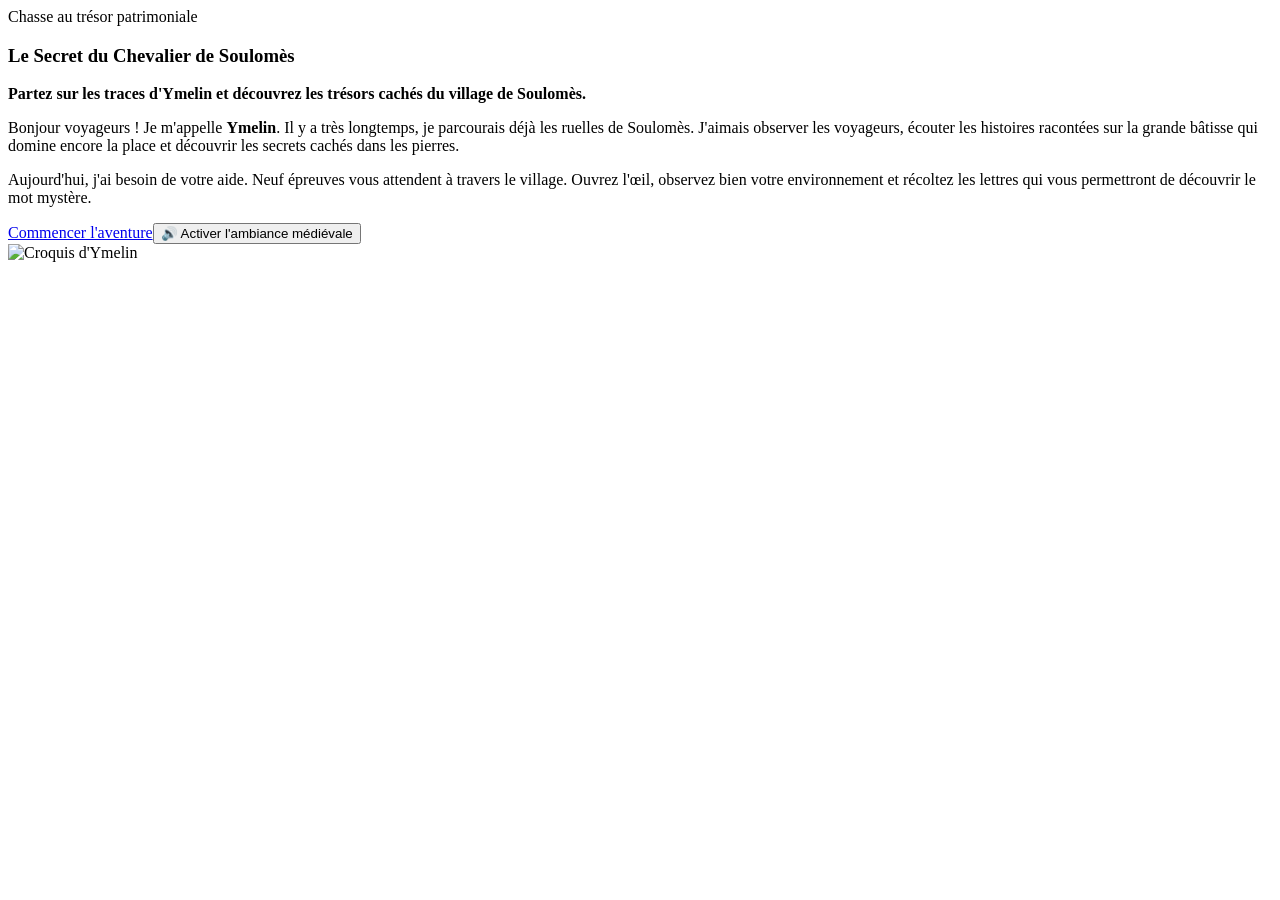
==== index.html @ f731c497 "Add files via upload" ====
<!doctype html><html lang="fr"><head><meta charset="utf-8"><meta name="viewport" content="width=device-width, initial-scale=1"><title>Le Secret du Chevalier de Soulomès</title><link rel="stylesheet" href="css/style.css"></head><body><audio id="medievalAudio" src="audio/ambiance-medievale.wav" preload="auto"></audio><main class="page"><section class="hero"><article class="card"><div class="kicker">Chasse au trésor patrimoniale</div><h1>Le Secret du Chevalier de Soulomès</h1><p class="lead"><strong>Partez sur les traces d'Ymelin et découvrez les trésors cachés du village de Soulomès.</strong></p><p class="story">Bonjour voyageurs ! Je m'appelle <strong>Ymelin</strong>. Il y a très longtemps, je parcourais déjà les ruelles de Soulomès. J'aimais observer les voyageurs, écouter les histoires racontées sur la grande bâtisse qui domine encore la place et découvrir les secrets cachés dans les pierres.</p><p class="story">Aujourd'hui, j'ai besoin de votre aide. Neuf épreuves vous attendent à travers le village. Ouvrez l'œil, observez bien votre environnement et récoltez les lettres qui vous permettront de découvrir le mot mystère.</p><a class="btn" href="etape1.html">Commencer l'aventure</a><button class="btn secondary" data-audio-toggle>🔊 Activer l'ambiance médiévale</button></article><aside><img src="img/ymelin.svg" alt="Croquis d'Ymelin" class="ymelin"></aside></section></main><script src="js/app.js"></script></body></html>
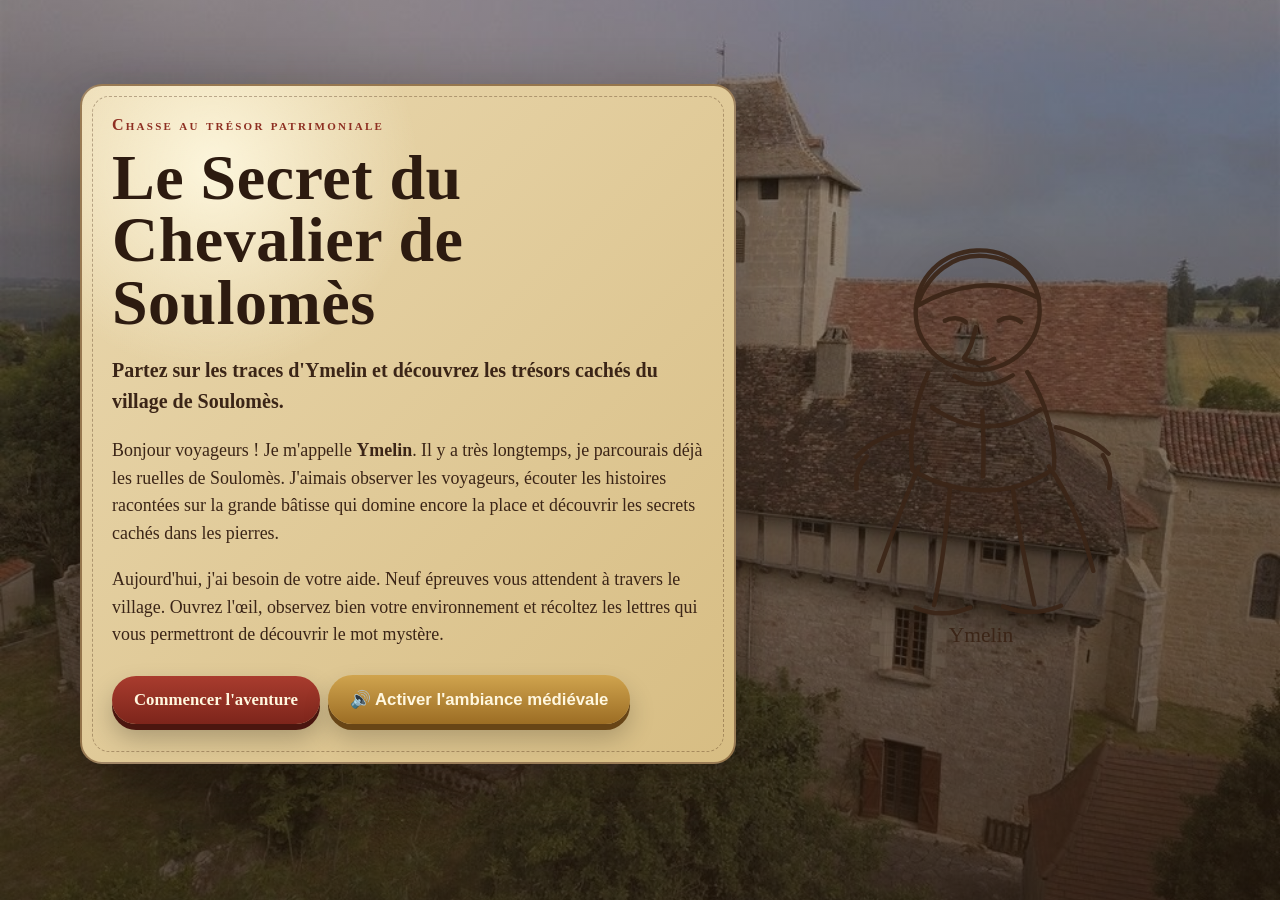
==== commit 420b367f: "Add files via upload" ====
--- a/index.html
+++ b/index.html
@@ -1 +1,3 @@
-<!doctype html><html lang="fr"><head><meta charset="utf-8"><meta name="viewport" content="width=device-width, initial-scale=1"><title>Le Secret du Chevalier de Soulomès</title><link rel="stylesheet" href="css/style.css"></head><body><audio id="medievalAudio" src="audio/ambiance-medievale.wav" preload="auto"></audio><main class="page"><section class="hero"><article class="card"><div class="kicker">Chasse au trésor patrimoniale</div><h1>Le Secret du Chevalier de Soulomès</h1><p class="lead"><strong>Partez sur les traces d'Ymelin et découvrez les trésors cachés du village de Soulomès.</strong></p><p class="story">Bonjour voyageurs ! Je m'appelle <strong>Ymelin</strong>. Il y a très longtemps, je parcourais déjà les ruelles de Soulomès. J'aimais observer les voyageurs, écouter les histoires racontées sur la grande bâtisse qui domine encore la place et découvrir les secrets cachés dans les pierres.</p><p class="story">Aujourd'hui, j'ai besoin de votre aide. Neuf épreuves vous attendent à travers le village. Ouvrez l'œil, observez bien votre environnement et récoltez les lettres qui vous permettront de découvrir le mot mystère.</p><a class="btn" href="etape1.html">Commencer l'aventure</a><button class="btn secondary" data-audio-toggle>🔊 Activer l'ambiance médiévale</button></article><aside><img src="img/ymelin.svg" alt="Croquis d'Ymelin" class="ymelin"></aside></section></main><script src="js/app.js"></script></body></html>+<!doctype html><html lang="fr"><head><meta charset="utf-8"><meta name="viewport" content="width=device-width, initial-scale=1"><title>Le Secret du Chevalier de Soulomès</title><link rel="stylesheet" href="style.css"></head><body><audio id="medievalAudio" src="ambiance-medievale.wav" preload="auto"></audio><main class="page">
+<section class="hero"><article class="card"><div class="kicker">Chasse au trésor patrimoniale</div><h1>Le Secret du Chevalier de Soulomès</h1><p class="lead"><strong>Partez sur les traces d'Ymelin et découvrez les trésors cachés du village de Soulomès.</strong></p><p class="story">Bonjour voyageurs ! Je m'appelle <strong>Ymelin</strong>. Il y a très longtemps, je parcourais déjà les ruelles de Soulomès. J'aimais observer les voyageurs, écouter les histoires racontées sur la grande bâtisse qui domine encore la place et découvrir les secrets cachés dans les pierres.</p><p class="story">Aujourd'hui, j'ai besoin de votre aide. Neuf épreuves vous attendent à travers le village. Ouvrez l'œil, observez bien votre environnement et récoltez les lettres qui vous permettront de découvrir le mot mystère.</p><a class="btn" href="etape1.html">Commencer l'aventure</a><button class="btn secondary" data-audio-toggle>🔊 Activer l'ambiance médiévale</button></article><aside><img src="ymelin.svg" alt="Croquis d'Ymelin" class="ymelin"></aside></section>
+</main><script src="app.js"></script></body></html>
--- a/style.css
+++ b/style.css
@@ -0,0 +1,23 @@
+
+:root{--ink:#3b2517;--red:#8e2f22;--gold:#b88a39;--parchment:#ead8af;--parchment2:#d7bd83;--shadow:rgba(30,16,8,.38)}
+*{box-sizing:border-box}html,body{margin:0;min-height:100%;font-family:Georgia,"Times New Roman",serif;color:var(--ink)}
+body{background:linear-gradient(rgba(38,24,12,.45),rgba(38,24,12,.72)),url("commanderie.jpg") center/cover fixed no-repeat}
+.page{width:min(1120px,94vw);margin:28px auto;padding-bottom:36px}.hero{display:grid;grid-template-columns:1.2fr .8fr;gap:26px;align-items:center;min-height:88vh}
+.card{position:relative;background:radial-gradient(circle at 20% 12%,rgba(255,249,225,.9),transparent 26%),linear-gradient(135deg,var(--parchment),var(--parchment2));border:2px solid rgba(94,58,28,.55);border-radius:22px;padding:30px;box-shadow:0 20px 60px var(--shadow)}
+.card:after{content:"";position:absolute;inset:10px;border:1px dashed rgba(74,44,20,.35);border-radius:17px;pointer-events:none}
+h1,h2{font-weight:700;letter-spacing:.5px;margin:.2em 0;color:#2d1b10}h1{font-size:clamp(2.1rem,5vw,4.6rem);line-height:.98}h2{font-size:clamp(1.8rem,4vw,3rem)}
+.kicker{font-variant:small-caps;letter-spacing:.14em;color:var(--red);font-weight:bold}.lead{font-size:1.25rem;line-height:1.55}.story{font-size:1.12rem;line-height:1.55}
+.ymelin{display:block;width:min(330px,70vw);margin:0 auto;filter:drop-shadow(0 12px 20px rgba(0,0,0,.35))}
+.btn{appearance:none;border:0;border-radius:999px;background:linear-gradient(#a93c2e,#7d251b);color:#fff7df;padding:14px 22px;font-size:1.05rem;font-weight:bold;cursor:pointer;box-shadow:0 6px 0 #4b160f,0 14px 26px rgba(0,0,0,.25);text-decoration:none;display:inline-block;margin:8px 8px 8px 0}
+.btn.secondary{background:linear-gradient(#d0a44e,#9c6d24);box-shadow:0 6px 0 #684516,0 14px 26px rgba(0,0,0,.22)}
+.topbar{position:sticky;top:0;z-index:10;margin:0;padding:12px 2vw;background:rgba(45,27,16,.78);backdrop-filter:blur(5px);border-bottom:1px solid rgba(255,240,190,.25)}
+.progress{display:flex;justify-content:center;gap:6px;flex-wrap:wrap}.shield{width:30px;height:34px;display:inline-grid;place-items:center;font-size:20px;opacity:.35}.shield.filled{opacity:1}
+.mystery{text-align:center;color:#fff2c6;font-weight:bold;margin-top:8px;font-size:1.1rem;letter-spacing:.35em}
+.choice,.letter{border:2px solid rgba(75,42,18,.35);background:rgba(255,248,221,.54);border-radius:14px;padding:13px 15px;margin:10px 0;cursor:pointer;font-weight:bold;transition:.15s;display:block}
+.choice:hover,.letter:hover{transform:translateY(-1px);background:rgba(255,248,221,.82)}.choice.selected{outline:3px solid rgba(184,138,57,.5)}
+.letters{display:flex;gap:8px;flex-wrap:wrap;margin:18px 0}.letter{min-width:42px;text-align:center;font-size:1.25rem;display:inline-block}
+.answerline{min-height:58px;display:flex;gap:8px;flex-wrap:wrap;padding:10px;border:2px dashed rgba(75,42,18,.35);border-radius:16px;background:rgba(255,255,255,.2)}
+.message{margin-top:18px;padding:16px;border-radius:16px;background:rgba(255,248,221,.68);border-left:7px solid var(--gold);display:none}.message.show{display:block}
+.letter-award{font-size:4rem;color:var(--red);font-weight:bold;text-align:center;margin:8px 0}.path-note{font-size:1.05rem;font-weight:bold;color:var(--red)}
+fieldset{border:0;margin:16px 0;padding:0}legend{font-weight:bold;font-size:1.1rem;margin-bottom:8px;color:#2d1b10}input{margin-right:8px}
+@media(max-width:780px){.hero{grid-template-columns:1fr;min-height:auto}.card{padding:22px}.mystery{letter-spacing:.18em;font-size:.96rem}.shield{width:25px;height:29px;font-size:17px}}
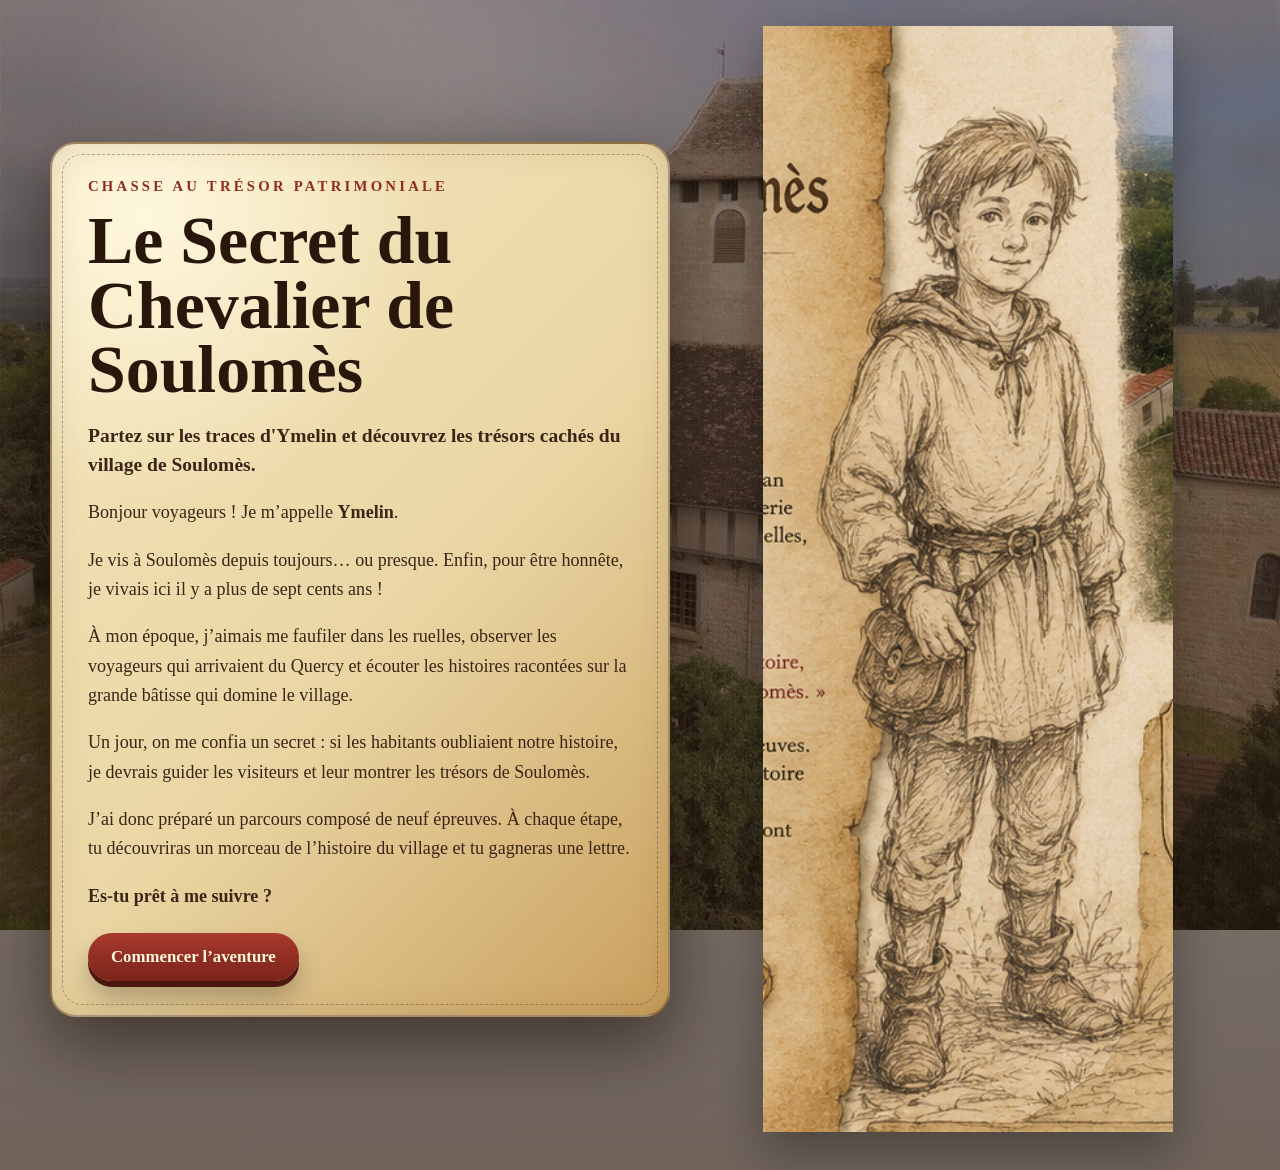
==== commit 3b457ca0: "Add files via upload" ====
--- a/index.html
+++ b/index.html
@@ -1,3 +1,23 @@
-<!doctype html><html lang="fr"><head><meta charset="utf-8"><meta name="viewport" content="width=device-width, initial-scale=1"><title>Le Secret du Chevalier de Soulomès</title><link rel="stylesheet" href="style.css"></head><body><audio id="medievalAudio" src="ambiance-medievale.wav" preload="auto"></audio><main class="page">
-<section class="hero"><article class="card"><div class="kicker">Chasse au trésor patrimoniale</div><h1>Le Secret du Chevalier de Soulomès</h1><p class="lead"><strong>Partez sur les traces d'Ymelin et découvrez les trésors cachés du village de Soulomès.</strong></p><p class="story">Bonjour voyageurs ! Je m'appelle <strong>Ymelin</strong>. Il y a très longtemps, je parcourais déjà les ruelles de Soulomès. J'aimais observer les voyageurs, écouter les histoires racontées sur la grande bâtisse qui domine encore la place et découvrir les secrets cachés dans les pierres.</p><p class="story">Aujourd'hui, j'ai besoin de votre aide. Neuf épreuves vous attendent à travers le village. Ouvrez l'œil, observez bien votre environnement et récoltez les lettres qui vous permettront de découvrir le mot mystère.</p><a class="btn" href="etape1.html">Commencer l'aventure</a><button class="btn secondary" data-audio-toggle>🔊 Activer l'ambiance médiévale</button></article><aside><img src="ymelin.svg" alt="Croquis d'Ymelin" class="ymelin"></aside></section>
+<!doctype html>
+<html lang="fr">
+<head>
+<meta charset="utf-8"><meta name="viewport" content="width=device-width, initial-scale=1">
+<title>Le Secret du Chevalier de Soulomès</title><link rel="stylesheet" href="style.css">
+</head>
+<body><main class="page">
+<section class="hero">
+  <article class="parchment">
+    <div class="kicker">Chasse au trésor patrimoniale</div>
+    <h1>Le Secret du Chevalier de Soulomès</h1>
+    <p class="lead">Partez sur les traces d'Ymelin et découvrez les trésors cachés du village de Soulomès.</p>
+    <p class="story">Bonjour voyageurs ! Je m’appelle <strong>Ymelin</strong>.</p>
+    <p class="story">Je vis à Soulomès depuis toujours… ou presque. Enfin, pour être honnête, je vivais ici il y a plus de sept cents ans !</p>
+    <p class="story">À mon époque, j’aimais me faufiler dans les ruelles, observer les voyageurs qui arrivaient du Quercy et écouter les histoires racontées sur la grande bâtisse qui domine le village.</p>
+    <p class="story">Un jour, on me confia un secret : si les habitants oubliaient notre histoire, je devrais guider les visiteurs et leur montrer les trésors de Soulomès.</p>
+    <p class="story">J’ai donc préparé un parcours composé de neuf épreuves. À chaque étape, tu découvriras un morceau de l’histoire du village et tu gagneras une lettre.</p>
+    <p class="story"><strong>Es-tu prêt à me suivre ?</strong></p>
+    <div class="actions"><a class="btn" href="etape1.html">Commencer l’aventure</a></div>
+  </article>
+  <aside><img src="ymelin.png" alt="Croquis d’Ymelin" class="ymelin"></aside>
+</section>
 </main><script src="app.js"></script></body></html>
--- a/style.css
+++ b/style.css
@@ -1,23 +1,35 @@
 
-:root{--ink:#3b2517;--red:#8e2f22;--gold:#b88a39;--parchment:#ead8af;--parchment2:#d7bd83;--shadow:rgba(30,16,8,.38)}
-*{box-sizing:border-box}html,body{margin:0;min-height:100%;font-family:Georgia,"Times New Roman",serif;color:var(--ink)}
-body{background:linear-gradient(rgba(38,24,12,.45),rgba(38,24,12,.72)),url("commanderie.jpg") center/cover fixed no-repeat}
-.page{width:min(1120px,94vw);margin:28px auto;padding-bottom:36px}.hero{display:grid;grid-template-columns:1.2fr .8fr;gap:26px;align-items:center;min-height:88vh}
-.card{position:relative;background:radial-gradient(circle at 20% 12%,rgba(255,249,225,.9),transparent 26%),linear-gradient(135deg,var(--parchment),var(--parchment2));border:2px solid rgba(94,58,28,.55);border-radius:22px;padding:30px;box-shadow:0 20px 60px var(--shadow)}
-.card:after{content:"";position:absolute;inset:10px;border:1px dashed rgba(74,44,20,.35);border-radius:17px;pointer-events:none}
-h1,h2{font-weight:700;letter-spacing:.5px;margin:.2em 0;color:#2d1b10}h1{font-size:clamp(2.1rem,5vw,4.6rem);line-height:.98}h2{font-size:clamp(1.8rem,4vw,3rem)}
-.kicker{font-variant:small-caps;letter-spacing:.14em;color:var(--red);font-weight:bold}.lead{font-size:1.25rem;line-height:1.55}.story{font-size:1.12rem;line-height:1.55}
-.ymelin{display:block;width:min(330px,70vw);margin:0 auto;filter:drop-shadow(0 12px 20px rgba(0,0,0,.35))}
-.btn{appearance:none;border:0;border-radius:999px;background:linear-gradient(#a93c2e,#7d251b);color:#fff7df;padding:14px 22px;font-size:1.05rem;font-weight:bold;cursor:pointer;box-shadow:0 6px 0 #4b160f,0 14px 26px rgba(0,0,0,.25);text-decoration:none;display:inline-block;margin:8px 8px 8px 0}
-.btn.secondary{background:linear-gradient(#d0a44e,#9c6d24);box-shadow:0 6px 0 #684516,0 14px 26px rgba(0,0,0,.22)}
-.topbar{position:sticky;top:0;z-index:10;margin:0;padding:12px 2vw;background:rgba(45,27,16,.78);backdrop-filter:blur(5px);border-bottom:1px solid rgba(255,240,190,.25)}
-.progress{display:flex;justify-content:center;gap:6px;flex-wrap:wrap}.shield{width:30px;height:34px;display:inline-grid;place-items:center;font-size:20px;opacity:.35}.shield.filled{opacity:1}
-.mystery{text-align:center;color:#fff2c6;font-weight:bold;margin-top:8px;font-size:1.1rem;letter-spacing:.35em}
-.choice,.letter{border:2px solid rgba(75,42,18,.35);background:rgba(255,248,221,.54);border-radius:14px;padding:13px 15px;margin:10px 0;cursor:pointer;font-weight:bold;transition:.15s;display:block}
-.choice:hover,.letter:hover{transform:translateY(-1px);background:rgba(255,248,221,.82)}.choice.selected{outline:3px solid rgba(184,138,57,.5)}
-.letters{display:flex;gap:8px;flex-wrap:wrap;margin:18px 0}.letter{min-width:42px;text-align:center;font-size:1.25rem;display:inline-block}
-.answerline{min-height:58px;display:flex;gap:8px;flex-wrap:wrap;padding:10px;border:2px dashed rgba(75,42,18,.35);border-radius:16px;background:rgba(255,255,255,.2)}
-.message{margin-top:18px;padding:16px;border-radius:16px;background:rgba(255,248,221,.68);border-left:7px solid var(--gold);display:none}.message.show{display:block}
-.letter-award{font-size:4rem;color:var(--red);font-weight:bold;text-align:center;margin:8px 0}.path-note{font-size:1.05rem;font-weight:bold;color:var(--red)}
-fieldset{border:0;margin:16px 0;padding:0}legend{font-weight:bold;font-size:1.1rem;margin-bottom:8px;color:#2d1b10}input{margin-right:8px}
-@media(max-width:780px){.hero{grid-template-columns:1fr;min-height:auto}.card{padding:22px}.mystery{letter-spacing:.18em;font-size:.96rem}.shield{width:25px;height:29px;font-size:17px}}
+:root{
+  --ink:#3b2517;--brown:#5a351d;--red:#8f2e20;--gold:#b98735;
+  --paper:#ead6a4;--paper-light:#f4e6bd;--paper-dark:#c89f5d;
+}
+*{box-sizing:border-box}
+html,body{margin:0;min-height:100%;font-family:Georgia,"Times New Roman",serif;color:var(--ink)}
+body{background:linear-gradient(rgba(42,25,12,.50),rgba(42,25,12,.68)),url("commanderie.jpg") center/cover fixed no-repeat}
+body:before{content:"";position:fixed;inset:0;pointer-events:none;opacity:.15;background:radial-gradient(circle at 30% 20%,#fff7d0,transparent 30%),repeating-linear-gradient(90deg,rgba(255,255,255,.12) 0 1px,transparent 1px 5px)}
+.page{width:min(1180px,94vw);margin:26px auto 38px}
+.hero{display:grid;grid-template-columns:minmax(420px,620px) 1fr;gap:36px;align-items:center;min-height:88vh}
+.parchment{position:relative;padding:34px 36px;border-radius:26px;background:radial-gradient(circle at 15% 8%,rgba(255,248,222,.95),transparent 30%),linear-gradient(135deg,var(--paper-light),var(--paper) 55%,var(--paper-dark));border:2px solid rgba(83,49,22,.48);box-shadow:0 24px 70px rgba(18,9,3,.55),inset 0 0 35px rgba(93,54,22,.14)}
+.parchment:before{content:"";position:absolute;inset:10px;border:1px dashed rgba(92,54,23,.40);border-radius:20px;pointer-events:none}
+.kicker{text-transform:uppercase;letter-spacing:.22em;font-weight:bold;color:var(--red);font-size:.92rem}
+h1{font-size:clamp(2.25rem,5.3vw,4.8rem);line-height:.95;margin:.22em 0 .28em;color:#2a170c;text-shadow:0 1px 0 rgba(255,255,255,.25)}
+h2{font-size:clamp(1.9rem,4vw,3.25rem);line-height:1;margin:.25em 0;color:#2a170c}
+.lead{font-weight:bold;font-size:1.22rem;line-height:1.45}
+.story{font-size:1.13rem;line-height:1.62}
+.ymelin{width:min(410px,80vw);display:block;margin:0 auto;filter:drop-shadow(0 18px 24px rgba(0,0,0,.35));opacity:.95}
+.btn{border:0;border-radius:999px;background:linear-gradient(#a83a2d,#7a2319);color:#fff8df;padding:14px 23px;font-size:1.05rem;font-weight:bold;text-decoration:none;display:inline-block;cursor:pointer;box-shadow:0 6px 0 #4d160f,0 16px 25px rgba(0,0,0,.25);font-family:Georgia,'Times New Roman',serif}
+.btn.secondary{background:linear-gradient(#d0a44e,#9c6d24);box-shadow:0 6px 0 #684516,0 16px 25px rgba(0,0,0,.20)}
+.actions{display:flex;flex-wrap:wrap;gap:12px;margin-top:22px}
+.topbar{position:sticky;top:0;z-index:10;background:rgba(39,23,11,.86);backdrop-filter:blur(5px);padding:12px 2vw;border-bottom:1px solid rgba(255,238,190,.25)}
+.progress{display:flex;justify-content:center;gap:6px;flex-wrap:wrap}.shield{opacity:.28;font-size:22px;filter:grayscale(1)}.shield.filled{opacity:1;filter:none}
+.mystery{text-align:center;color:#fff0bd;font-weight:bold;letter-spacing:.34em;margin-top:7px}
+.game{max-width:900px;margin:28px auto}
+.choice,.letter{border:2px solid rgba(83,48,20,.35);background:rgba(255,248,221,.58);border-radius:14px;padding:13px 15px;margin:10px 0;cursor:pointer;font-weight:bold;transition:.15s;font-family:Georgia,'Times New Roman',serif;font-size:1rem}
+.choice{display:block}.choice:hover,.letter:hover{transform:translateY(-1px);background:rgba(255,248,221,.86)}.choice.selected{outline:3px solid rgba(184,138,57,.48)}
+.letters{display:flex;gap:9px;flex-wrap:wrap;margin:18px 0}.letter{min-width:43px;text-align:center;font-size:1.25rem;display:inline-block}
+.answerline{min-height:62px;display:flex;gap:9px;flex-wrap:wrap;padding:10px;border:2px dashed rgba(75,42,18,.40);border-radius:16px;background:rgba(255,255,255,.18)}
+.message{margin-top:20px;padding:17px;border-radius:16px;background:rgba(255,248,221,.72);border-left:7px solid var(--gold);display:none}.message.show{display:block}
+.letter-award{font-size:4rem;color:var(--red);font-weight:bold;text-align:center;margin:8px 0}.path-note{font-weight:bold;color:var(--red)}
+fieldset{border:0;margin:18px 0;padding:0}legend{font-weight:bold;font-size:1.12rem;margin-bottom:8px}
+input{margin-right:8px}
+@media(max-width:820px){.hero{grid-template-columns:1fr}.parchment{padding:24px 22px}.ymelin{max-width:310px}.mystery{letter-spacing:.18em}.shield{font-size:18px}}
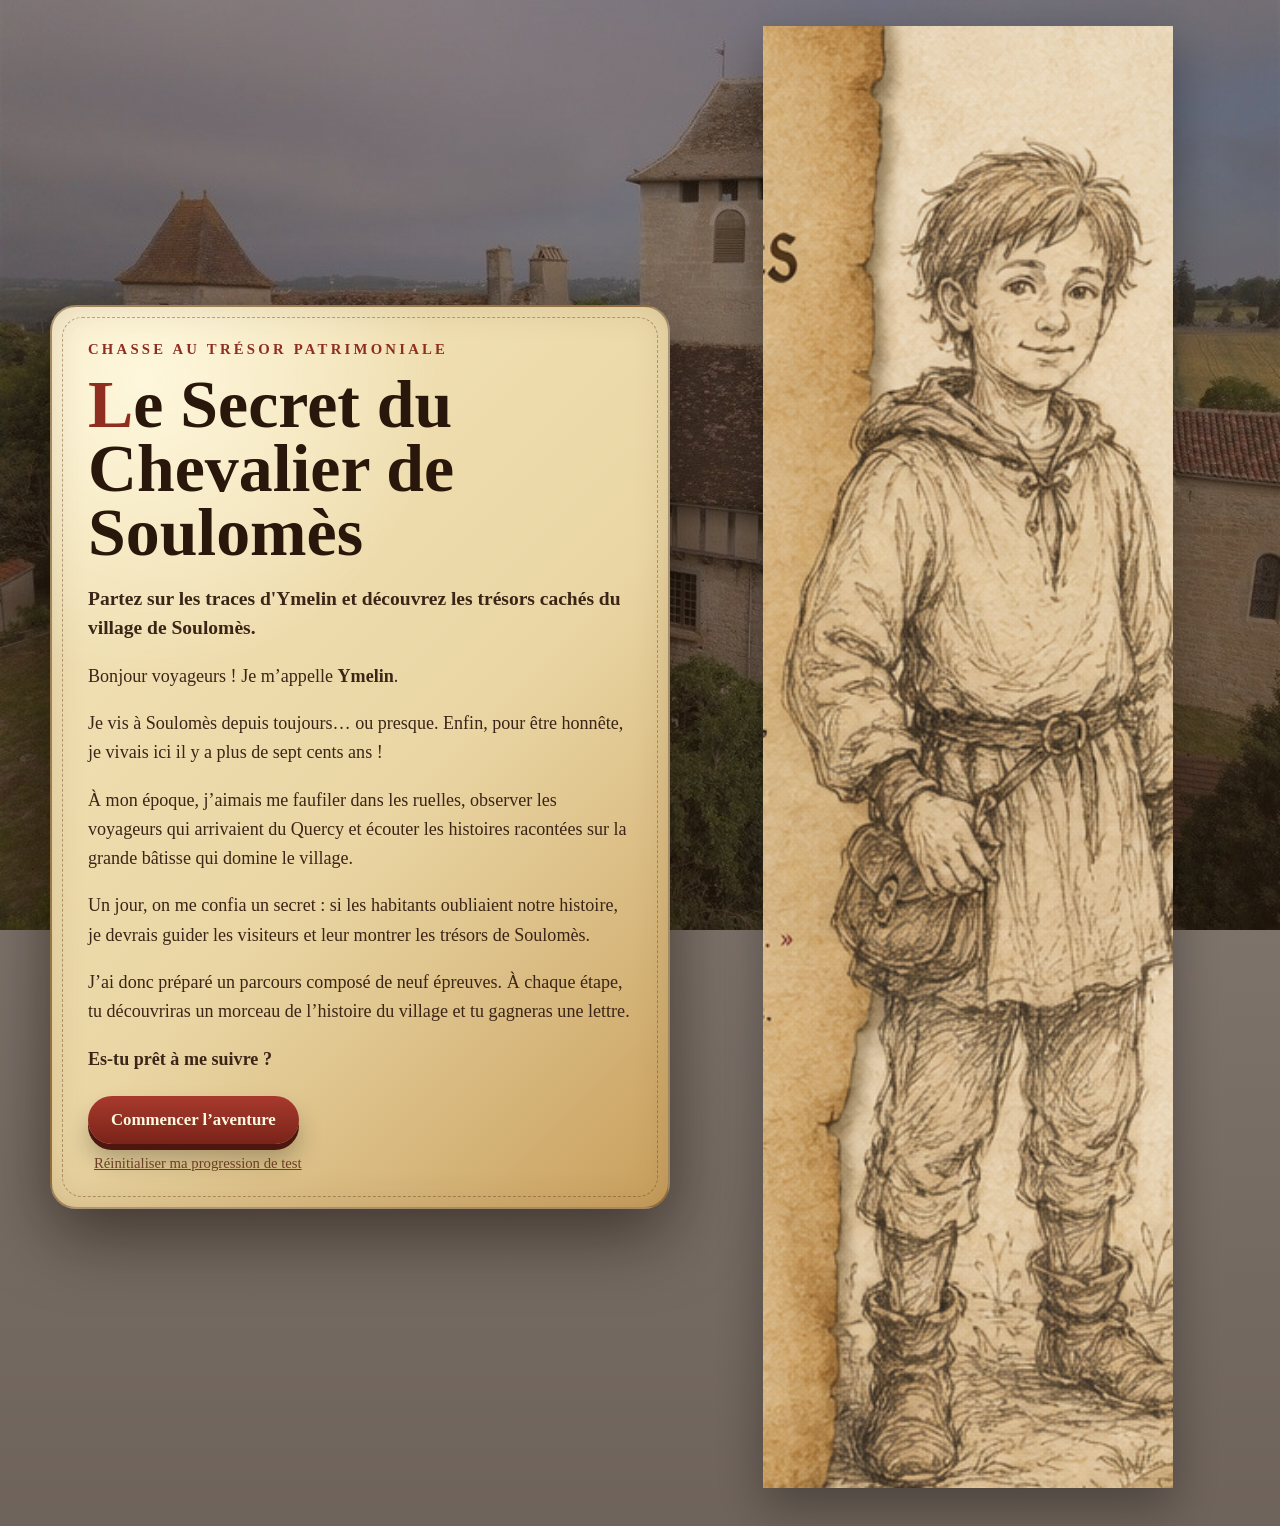
==== commit d40436a3: "Add files via upload" ====
--- a/index.html
+++ b/index.html
@@ -1,23 +1,3 @@
-<!doctype html>
-<html lang="fr">
-<head>
-<meta charset="utf-8"><meta name="viewport" content="width=device-width, initial-scale=1">
-<title>Le Secret du Chevalier de Soulomès</title><link rel="stylesheet" href="style.css">
-</head>
-<body><main class="page">
-<section class="hero">
-  <article class="parchment">
-    <div class="kicker">Chasse au trésor patrimoniale</div>
-    <h1>Le Secret du Chevalier de Soulomès</h1>
-    <p class="lead">Partez sur les traces d'Ymelin et découvrez les trésors cachés du village de Soulomès.</p>
-    <p class="story">Bonjour voyageurs ! Je m’appelle <strong>Ymelin</strong>.</p>
-    <p class="story">Je vis à Soulomès depuis toujours… ou presque. Enfin, pour être honnête, je vivais ici il y a plus de sept cents ans !</p>
-    <p class="story">À mon époque, j’aimais me faufiler dans les ruelles, observer les voyageurs qui arrivaient du Quercy et écouter les histoires racontées sur la grande bâtisse qui domine le village.</p>
-    <p class="story">Un jour, on me confia un secret : si les habitants oubliaient notre histoire, je devrais guider les visiteurs et leur montrer les trésors de Soulomès.</p>
-    <p class="story">J’ai donc préparé un parcours composé de neuf épreuves. À chaque étape, tu découvriras un morceau de l’histoire du village et tu gagneras une lettre.</p>
-    <p class="story"><strong>Es-tu prêt à me suivre ?</strong></p>
-    <div class="actions"><a class="btn" href="etape1.html">Commencer l’aventure</a></div>
-  </article>
-  <aside><img src="ymelin.png" alt="Croquis d’Ymelin" class="ymelin"></aside>
-</section>
+<!doctype html><html lang="fr"><head><meta charset="utf-8"><meta name="viewport" content="width=device-width, initial-scale=1"><title>Le Secret du Chevalier de Soulomès</title><link rel="stylesheet" href="style.css"></head><body><main class="page">
+<section class="hero"><article class="parchment"><div class="kicker">Chasse au trésor patrimoniale</div><h1>Le Secret du Chevalier de Soulomès</h1><p class="lead">Partez sur les traces d'Ymelin et découvrez les trésors cachés du village de Soulomès.</p><p class="story">Bonjour voyageurs ! Je m’appelle <strong>Ymelin</strong>.</p><p class="story">Je vis à Soulomès depuis toujours… ou presque. Enfin, pour être honnête, je vivais ici il y a plus de sept cents ans !</p><p class="story">À mon époque, j’aimais me faufiler dans les ruelles, observer les voyageurs qui arrivaient du Quercy et écouter les histoires racontées sur la grande bâtisse qui domine le village.</p><p class="story">Un jour, on me confia un secret : si les habitants oubliaient notre histoire, je devrais guider les visiteurs et leur montrer les trésors de Soulomès.</p><p class="story">J’ai donc préparé un parcours composé de neuf épreuves. À chaque étape, tu découvriras un morceau de l’histoire du village et tu gagneras une lettre.</p><p class="story"><strong>Es-tu prêt à me suivre ?</strong></p><div class="actions"><a class="btn" href="etape1.html">Commencer l’aventure</a></div><button class="reset-progress" onclick="resetSoulomesProgress()">Réinitialiser ma progression de test</button></article><aside><img src="ymelin.png" alt="Croquis d’Ymelin" class="ymelin"></aside></section>
 </main><script src="app.js"></script></body></html>
--- a/style.css
+++ b/style.css
@@ -1,35 +1,23 @@
 
-:root{
-  --ink:#3b2517;--brown:#5a351d;--red:#8f2e20;--gold:#b98735;
-  --paper:#ead6a4;--paper-light:#f4e6bd;--paper-dark:#c89f5d;
-}
-*{box-sizing:border-box}
-html,body{margin:0;min-height:100%;font-family:Georgia,"Times New Roman",serif;color:var(--ink)}
+:root{--ink:#3b2517;--brown:#5a351d;--red:#8f2e20;--gold:#b98735;--paper:#ead6a4;--paper-light:#f4e6bd;--paper-dark:#c89f5d}
+*{box-sizing:border-box}html,body{margin:0;min-height:100%;font-family:Georgia,"Times New Roman",serif;color:var(--ink)}
 body{background:linear-gradient(rgba(42,25,12,.50),rgba(42,25,12,.68)),url("commanderie.jpg") center/cover fixed no-repeat}
-body:before{content:"";position:fixed;inset:0;pointer-events:none;opacity:.15;background:radial-gradient(circle at 30% 20%,#fff7d0,transparent 30%),repeating-linear-gradient(90deg,rgba(255,255,255,.12) 0 1px,transparent 1px 5px)}
-.page{width:min(1180px,94vw);margin:26px auto 38px}
-.hero{display:grid;grid-template-columns:minmax(420px,620px) 1fr;gap:36px;align-items:center;min-height:88vh}
+.page{width:min(1180px,94vw);margin:26px auto 38px}.hero{display:grid;grid-template-columns:minmax(420px,620px) 1fr;gap:36px;align-items:center;min-height:88vh}
 .parchment{position:relative;padding:34px 36px;border-radius:26px;background:radial-gradient(circle at 15% 8%,rgba(255,248,222,.95),transparent 30%),linear-gradient(135deg,var(--paper-light),var(--paper) 55%,var(--paper-dark));border:2px solid rgba(83,49,22,.48);box-shadow:0 24px 70px rgba(18,9,3,.55),inset 0 0 35px rgba(93,54,22,.14)}
-.parchment:before{content:"";position:absolute;inset:10px;border:1px dashed rgba(92,54,23,.40);border-radius:20px;pointer-events:none}
-.kicker{text-transform:uppercase;letter-spacing:.22em;font-weight:bold;color:var(--red);font-size:.92rem}
-h1{font-size:clamp(2.25rem,5.3vw,4.8rem);line-height:.95;margin:.22em 0 .28em;color:#2a170c;text-shadow:0 1px 0 rgba(255,255,255,.25)}
-h2{font-size:clamp(1.9rem,4vw,3.25rem);line-height:1;margin:.25em 0;color:#2a170c}
-.lead{font-weight:bold;font-size:1.22rem;line-height:1.45}
-.story{font-size:1.13rem;line-height:1.62}
+.parchment:before{content:"";position:absolute;inset:10px;border:1px dashed rgba(92,54,23,.40);border-radius:20px;pointer-events:none}.kicker{text-transform:uppercase;letter-spacing:.22em;font-weight:bold;color:var(--red);font-size:.92rem}
+h1{font-size:clamp(2.25rem,5.3vw,4.8rem);line-height:.95;margin:.22em 0 .28em;color:#2a170c}h1::first-letter{color:#8f2e20;text-shadow:1px 1px 0 rgba(255,238,190,.75)}
+h2{font-size:clamp(1.9rem,4vw,3.25rem);line-height:1;margin:.25em 0;color:#2a170c}.lead{font-weight:bold;font-size:1.22rem;line-height:1.45}.story{font-size:1.13rem;line-height:1.62}
 .ymelin{width:min(410px,80vw);display:block;margin:0 auto;filter:drop-shadow(0 18px 24px rgba(0,0,0,.35));opacity:.95}
 .btn{border:0;border-radius:999px;background:linear-gradient(#a83a2d,#7a2319);color:#fff8df;padding:14px 23px;font-size:1.05rem;font-weight:bold;text-decoration:none;display:inline-block;cursor:pointer;box-shadow:0 6px 0 #4d160f,0 16px 25px rgba(0,0,0,.25);font-family:Georgia,'Times New Roman',serif}
-.btn.secondary{background:linear-gradient(#d0a44e,#9c6d24);box-shadow:0 6px 0 #684516,0 16px 25px rgba(0,0,0,.20)}
-.actions{display:flex;flex-wrap:wrap;gap:12px;margin-top:22px}
+.btn.secondary{background:linear-gradient(#d0a44e,#9c6d24);box-shadow:0 6px 0 #684516,0 16px 25px rgba(0,0,0,.20)}.actions{display:flex;flex-wrap:wrap;gap:12px;margin-top:22px}
+.reset-progress{margin-top:10px;font-size:.92rem;color:#6b3f23;text-decoration:underline;background:none;border:0;cursor:pointer;font-family:Georgia,'Times New Roman',serif}
 .topbar{position:sticky;top:0;z-index:10;background:rgba(39,23,11,.86);backdrop-filter:blur(5px);padding:12px 2vw;border-bottom:1px solid rgba(255,238,190,.25)}
-.progress{display:flex;justify-content:center;gap:6px;flex-wrap:wrap}.shield{opacity:.28;font-size:22px;filter:grayscale(1)}.shield.filled{opacity:1;filter:none}
-.mystery{text-align:center;color:#fff0bd;font-weight:bold;letter-spacing:.34em;margin-top:7px}
-.game{max-width:900px;margin:28px auto}
-.choice,.letter{border:2px solid rgba(83,48,20,.35);background:rgba(255,248,221,.58);border-radius:14px;padding:13px 15px;margin:10px 0;cursor:pointer;font-weight:bold;transition:.15s;font-family:Georgia,'Times New Roman',serif;font-size:1rem}
+.progress{display:flex;justify-content:center;gap:6px;flex-wrap:wrap}.shield{opacity:.28;font-size:22px;filter:grayscale(1)}.shield.filled{opacity:1;filter:none}.mystery{text-align:center;color:#fff0bd;font-weight:bold;letter-spacing:.34em;margin-top:7px}
+.game{max-width:900px;margin:28px auto}.choice,.letter{border:2px solid rgba(83,48,20,.35);background:rgba(255,248,221,.58);border-radius:14px;padding:13px 15px;margin:10px 0;cursor:pointer;font-weight:bold;transition:.15s;font-family:Georgia,'Times New Roman',serif;font-size:1rem}
 .choice{display:block}.choice:hover,.letter:hover{transform:translateY(-1px);background:rgba(255,248,221,.86)}.choice.selected{outline:3px solid rgba(184,138,57,.48)}
-.letters{display:flex;gap:9px;flex-wrap:wrap;margin:18px 0}.letter{min-width:43px;text-align:center;font-size:1.25rem;display:inline-block}
-.answerline{min-height:62px;display:flex;gap:9px;flex-wrap:wrap;padding:10px;border:2px dashed rgba(75,42,18,.40);border-radius:16px;background:rgba(255,255,255,.18)}
-.message{margin-top:20px;padding:17px;border-radius:16px;background:rgba(255,248,221,.72);border-left:7px solid var(--gold);display:none}.message.show{display:block}
-.letter-award{font-size:4rem;color:var(--red);font-weight:bold;text-align:center;margin:8px 0}.path-note{font-weight:bold;color:var(--red)}
-fieldset{border:0;margin:18px 0;padding:0}legend{font-weight:bold;font-size:1.12rem;margin-bottom:8px}
-input{margin-right:8px}
-@media(max-width:820px){.hero{grid-template-columns:1fr}.parchment{padding:24px 22px}.ymelin{max-width:310px}.mystery{letter-spacing:.18em}.shield{font-size:18px}}
+.letters{display:flex;gap:9px;flex-wrap:wrap;margin:18px 0}.letter{min-width:43px;text-align:center;font-size:1.25rem;display:inline-block}.answerline{min-height:62px;display:flex;gap:9px;flex-wrap:wrap;padding:10px;border:2px dashed rgba(75,42,18,.40);border-radius:16px;background:rgba(255,255,255,.18)}
+.message{margin-top:20px;padding:17px;border-radius:16px;background:rgba(255,248,221,.72);border-left:7px solid var(--gold);display:none}.message.show{display:block}.letter-award{font-size:4rem;color:var(--red);font-weight:bold;text-align:center;margin:8px 0}.path-note{font-weight:bold;color:var(--red)}
+fieldset{border:0;margin:18px 0;padding:0}legend{font-weight:bold;font-size:1.12rem;margin-bottom:8px}input{margin-right:8px}
+.map-box{margin:12px 0 22px;padding:14px;border-radius:18px;background:rgba(255,248,221,.55);border:2px dashed rgba(83,48,20,.35)}.map-box summary{cursor:pointer;font-weight:bold;color:var(--red);font-size:1.05rem}.map-img{width:100%;max-width:720px;display:block;margin:14px auto 8px;border-radius:14px;border:2px solid rgba(83,48,20,.35);box-shadow:0 8px 18px rgba(0,0,0,.18)}.map-help{font-size:.98rem;line-height:1.45}
+.step-layout{display:grid;grid-template-columns:minmax(0,1fr) 170px;gap:24px;align-items:start}.ymelin-step{width:160px;max-width:100%;opacity:.92;filter:drop-shadow(0 10px 16px rgba(0,0,0,.22));position:sticky;top:96px}.ymelin-caption{text-align:center;font-style:italic;font-size:.92rem;color:var(--brown);margin-top:4px}
+@media(max-width:820px){.hero{grid-template-columns:1fr}.parchment{padding:24px 22px}.ymelin{max-width:310px}.mystery{letter-spacing:.18em}.shield{font-size:18px}.step-layout{grid-template-columns:1fr}.ymelin-step{width:135px;position:static;margin:0 auto}}
